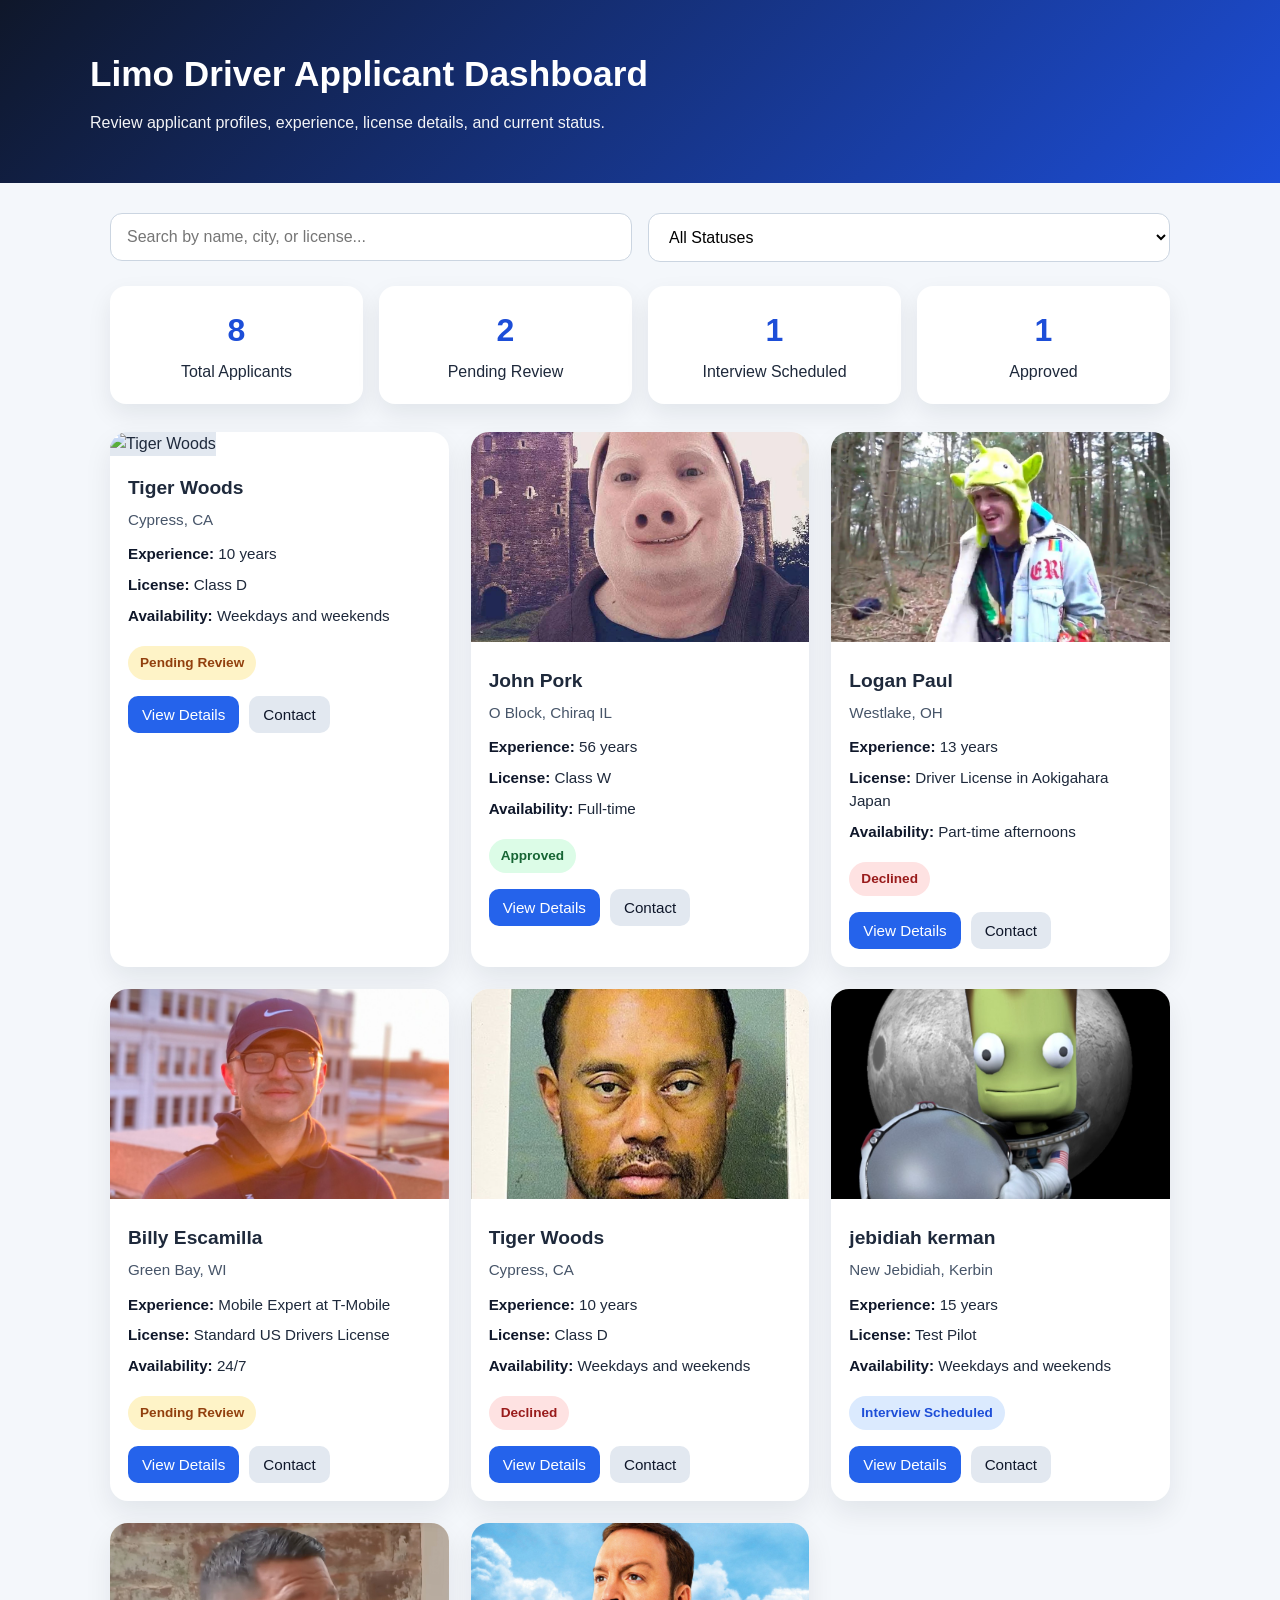
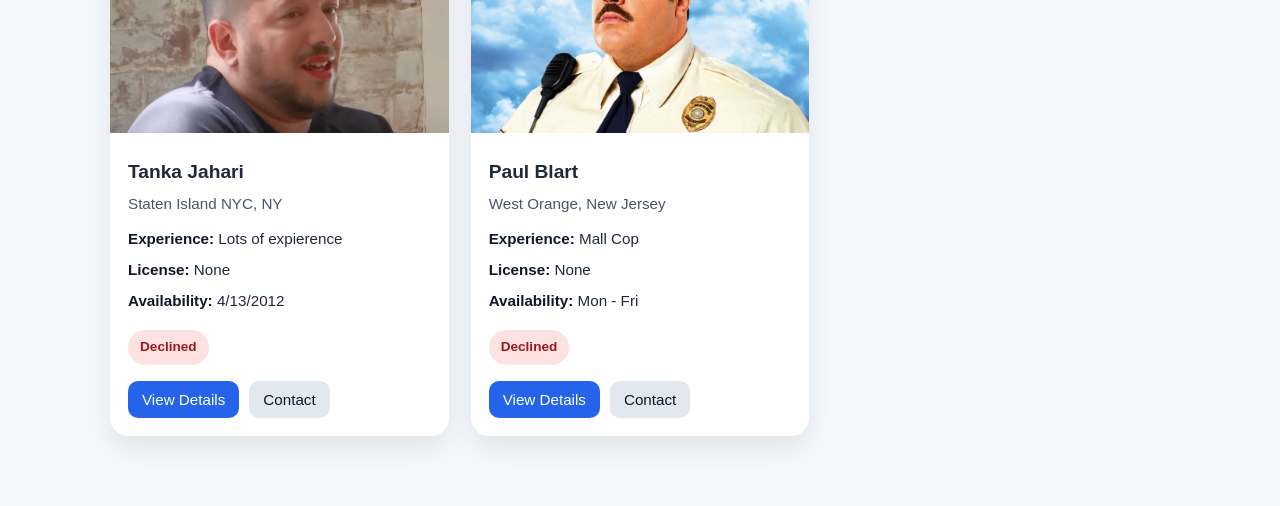
==== index.html @ ca082c38 "Move project files out of FINAL folder" ====
<!DOCTYPE html>
<html lang="en">
<head>
  <meta charset="UTF-8" />
  <meta name="viewport" content="width=device-width, initial-scale=1.0" />
  <title>Limo Driver Applicants</title>
  <link rel="stylesheet" href="styles.css" />
</head>
<body>
  <header class="hero">
    <div class="hero-content">
      <h1>Limo Driver Applicant Dashboard</h1>
      <p>Review applicant profiles, experience, license details, and current status.</p>
    </div>
  </header>

  <main class="container">
    <section class="controls">
      <div class="search-box">
        <input
          type="text"
          id="searchInput"
          placeholder="Search by name, city, or license..."
        />
      </div>

      <div class="filter-box">
        <select id="statusFilter">
          <option value="all">All Statuses</option>
          <option value="Pending Review">Pending Review</option>
          <option value="Interview Scheduled">Interview Scheduled</option>
          <option value="Approved">Approved</option>
          <option value="Declined">Declined</option>
        </select>
      </div>
    </section>

    <section class="stats">
      <div class="stat-card">
        <h3 id="totalApplicants">0</h3>
        <p>Total Applicants</p>
      </div>
      <div class="stat-card">
        <h3 id="pendingApplicants">0</h3>
        <p>Pending Review</p>
      </div>
      <div class="stat-card">
        <h3 id="interviewApplicants">0</h3>
        <p>Interview Scheduled</p>
      </div>
      <div class="stat-card">
        <h3 id="approvedApplicants">0</h3>
        <p>Approved</p>
      </div>
    </section>

    <section id="applicantGrid" class="applicant-grid"></section>
  </main>

  <div id="applicantModal" class="modal hidden">
    <div class="modal-content">
      <button id="closeModal" class="close-btn">&times;</button>
      <div id="modalBody"></div>
    </div>
  </div>

  <script src="script.js"></script>
</body>
</html>
---- styles.css ----
* {
  box-sizing: border-box;
  margin: 0;
  padding: 0;
}

body {
  font-family: Arial, Helvetica, sans-serif;
  background: #f4f7fb;
  color: #1e293b;
  line-height: 1.5;
}

.hero {
  background: linear-gradient(135deg, #0f172a, #1d4ed8);
  color: white;
  padding: 48px 20px;
}

.hero-content {
  max-width: 1100px;
  margin: 0 auto;
}

.hero h1 {
  font-size: 2.2rem;
  margin-bottom: 10px;
}

.hero p {
  font-size: 1rem;
  opacity: 0.95;
}

.container {
  max-width: 1100px;
  margin: 30px auto;
  padding: 0 20px 40px;
}

.controls {
  display: flex;
  gap: 16px;
  flex-wrap: wrap;
  margin-bottom: 24px;
}

.search-box,
.filter-box {
  flex: 1;
  min-width: 240px;
}

.search-box input,
.filter-box select {
  width: 100%;
  padding: 14px 16px;
  border: 1px solid #cbd5e1;
  border-radius: 12px;
  font-size: 1rem;
  background: white;
  outline: none;
}

.search-box input:focus,
.filter-box select:focus {
  border-color: #2563eb;
  box-shadow: 0 0 0 3px rgba(37, 99, 235, 0.15);
}

.stats {
  display: grid;
  grid-template-columns: repeat(auto-fit, minmax(180px, 1fr));
  gap: 16px;
  margin-bottom: 28px;
}

.stat-card {
  background: white;
  border-radius: 16px;
  padding: 20px;
  box-shadow: 0 10px 24px rgba(15, 23, 42, 0.08);
  text-align: center;
}

.stat-card h3 {
  font-size: 2rem;
  color: #1d4ed8;
  margin-bottom: 6px;
}

.applicant-grid {
  display: grid;
  grid-template-columns: repeat(auto-fit, minmax(270px, 1fr));
  gap: 22px;
}

.applicant-card {
  background: white;
  border-radius: 18px;
  overflow: hidden;
  box-shadow: 0 12px 28px rgba(15, 23, 42, 0.08);
  transition: transform 0.2s ease, box-shadow 0.2s ease;
}

.applicant-card:hover {
  transform: translateY(-4px);
  box-shadow: 0 16px 32px rgba(15, 23, 42, 0.12);
}

.applicant-image {
  width: 100%;
  height: 210px;
  object-fit: cover;
  background: #e2e8f0;
}

.applicant-body {
  padding: 18px;
}

.applicant-name {
  font-size: 1.2rem;
  margin-bottom: 6px;
}

.applicant-meta {
  color: #475569;
  font-size: 0.95rem;
  margin-bottom: 12px;
}

.info-row {
  margin-bottom: 8px;
  font-size: 0.95rem;
}

.info-row strong {
  color: #0f172a;
}

.status-badge {
  display: inline-block;
  margin-top: 10px;
  padding: 7px 12px;
  border-radius: 999px;
  font-size: 0.85rem;
  font-weight: bold;
}

.status-pending {
  background: #fef3c7;
  color: #92400e;
}

.status-interview {
  background: #dbeafe;
  color: #1d4ed8;
}

.status-approved {
  background: #dcfce7;
  color: #166534;
}

.status-declined {
  background: #fee2e2;
  color: #991b1b;
}

.card-actions {
  margin-top: 16px;
  display: flex;
  gap: 10px;
}

.btn {
  border: none;
  border-radius: 10px;
  padding: 10px 14px;
  font-size: 0.95rem;
  cursor: pointer;
  transition: 0.2s ease;
}

.btn-primary {
  background: #2563eb;
  color: white;
}

.btn-primary:hover {
  background: #1d4ed8;
}

.btn-secondary {
  background: #e2e8f0;
  color: #0f172a;
}

.btn-secondary:hover {
  background: #cbd5e1;
}

.modal {
  position: fixed;
  inset: 0;
  background: rgba(15, 23, 42, 0.65);
  display: flex;
  align-items: center;
  justify-content: center;
  padding: 20px;
  z-index: 1000;
}

.hidden {
  display: none;
}

.modal-content {
  background: white;
  width: 100%;
  max-width: 760px;
  border-radius: 20px;
  padding: 28px;
  position: relative;
  box-shadow: 0 20px 45px rgba(0, 0, 0, 0.2);
}

.close-btn {
  position: absolute;
  right: 16px;
  top: 10px;
  border: none;
  background: transparent;
  font-size: 2rem;
  cursor: pointer;
  color: #334155;
}

.modal-layout {
  display: grid;
  grid-template-columns: 220px 1fr;
  gap: 24px;
  align-items: start;
}

.modal-layout img {
  width: 100%;
  border-radius: 16px;
  object-fit: cover;
}

.modal-details h2 {
  margin-bottom: 12px;
}

.modal-details p {
  margin-bottom: 10px;
  color: #334155;
}

.empty-state {
  grid-column: 1 / -1;
  text-align: center;
  background: white;
  padding: 32px;
  border-radius: 16px;
  box-shadow: 0 10px 24px rgba(15, 23, 42, 0.08);
}

@media (max-width: 700px) {
  .hero h1 {
    font-size: 1.8rem;
  }

  .modal-layout {
    grid-template-columns: 1fr;
  }

  .modal-content {
    padding: 20px;
  }
}
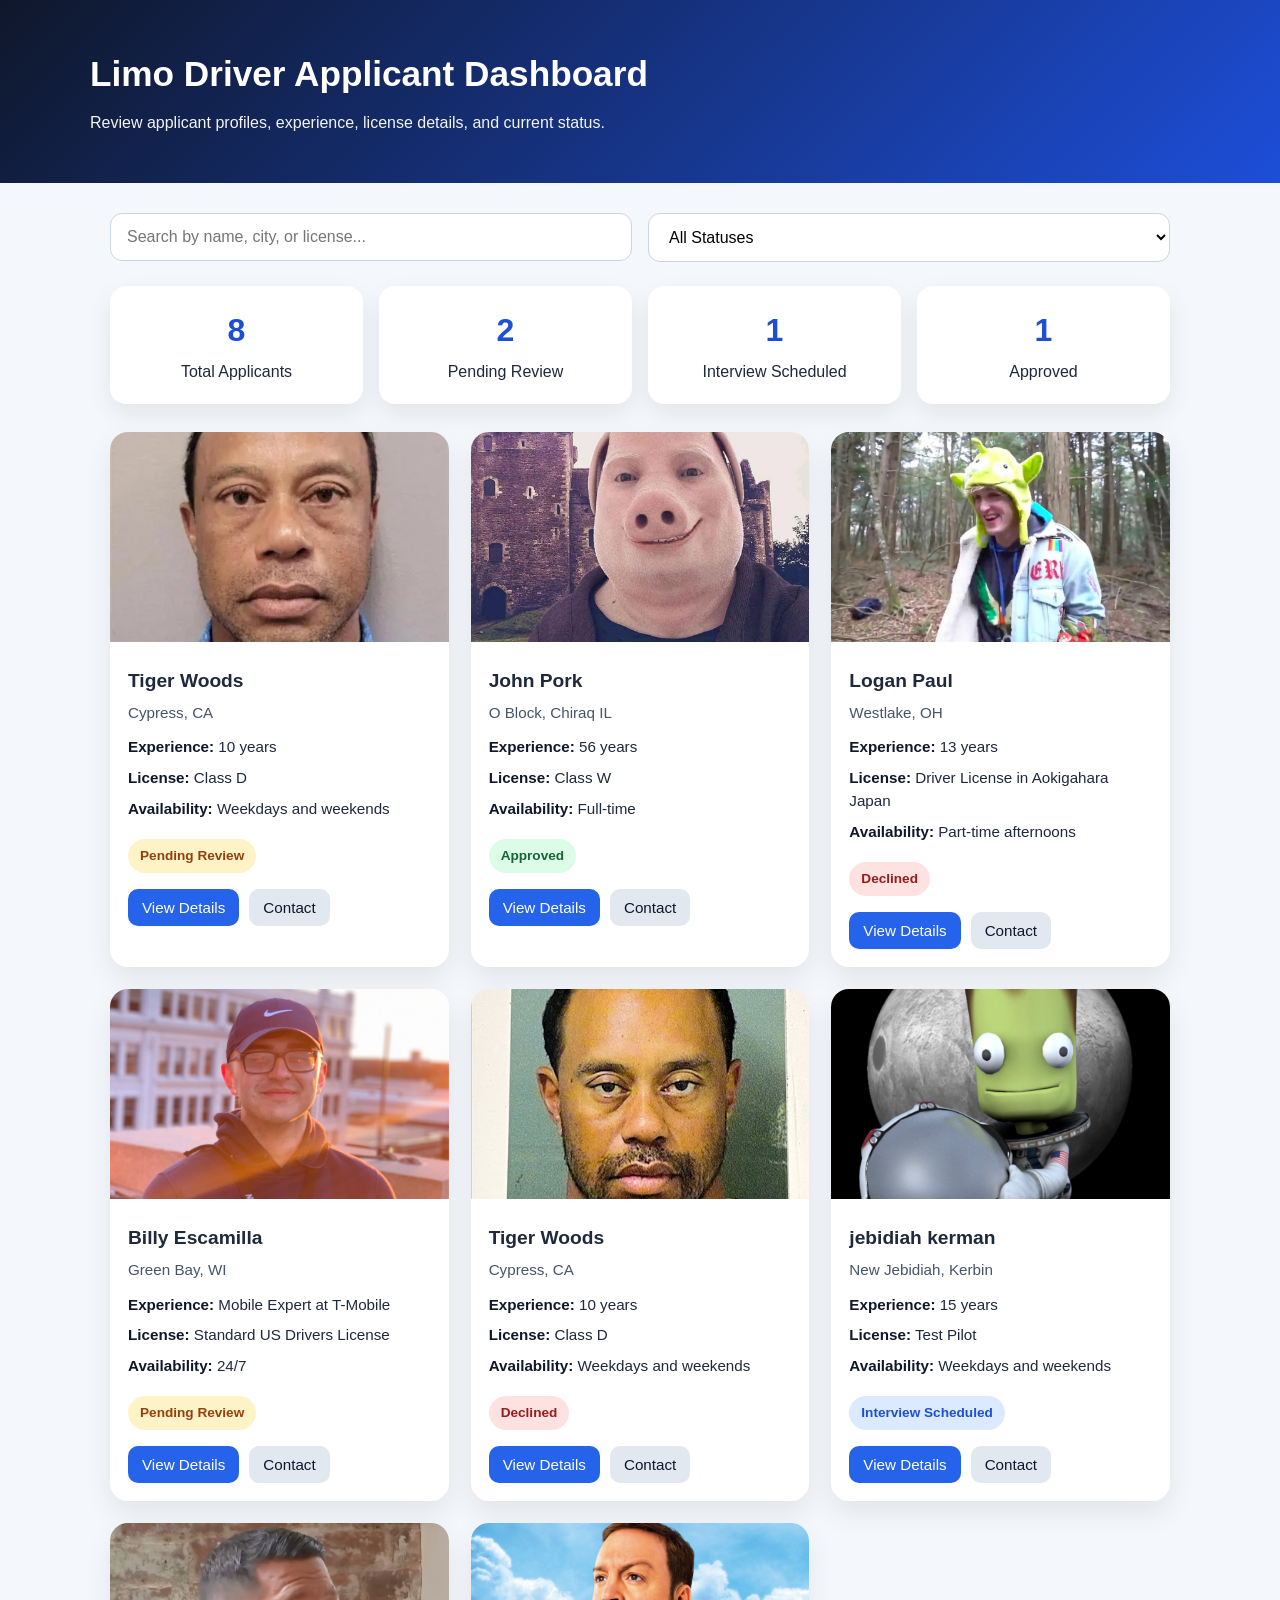
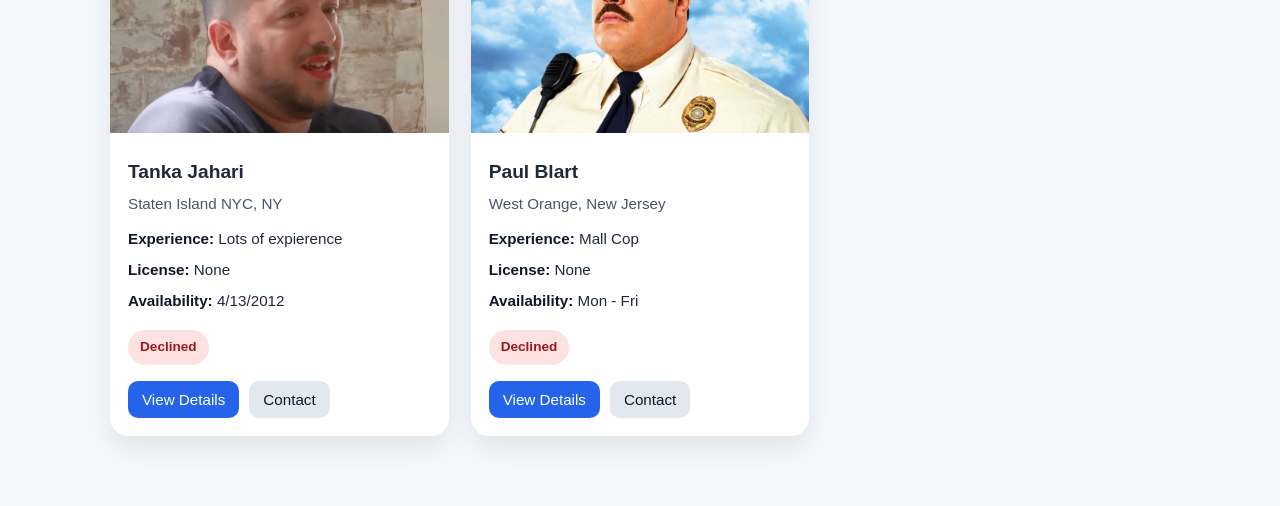
==== commit cdfe5237: "Updates" ====
--- a/index.html
+++ b/index.html
@@ -66,4 +66,4 @@
 
   <script src="script.js"></script>
 </body>
-</html>+</html>
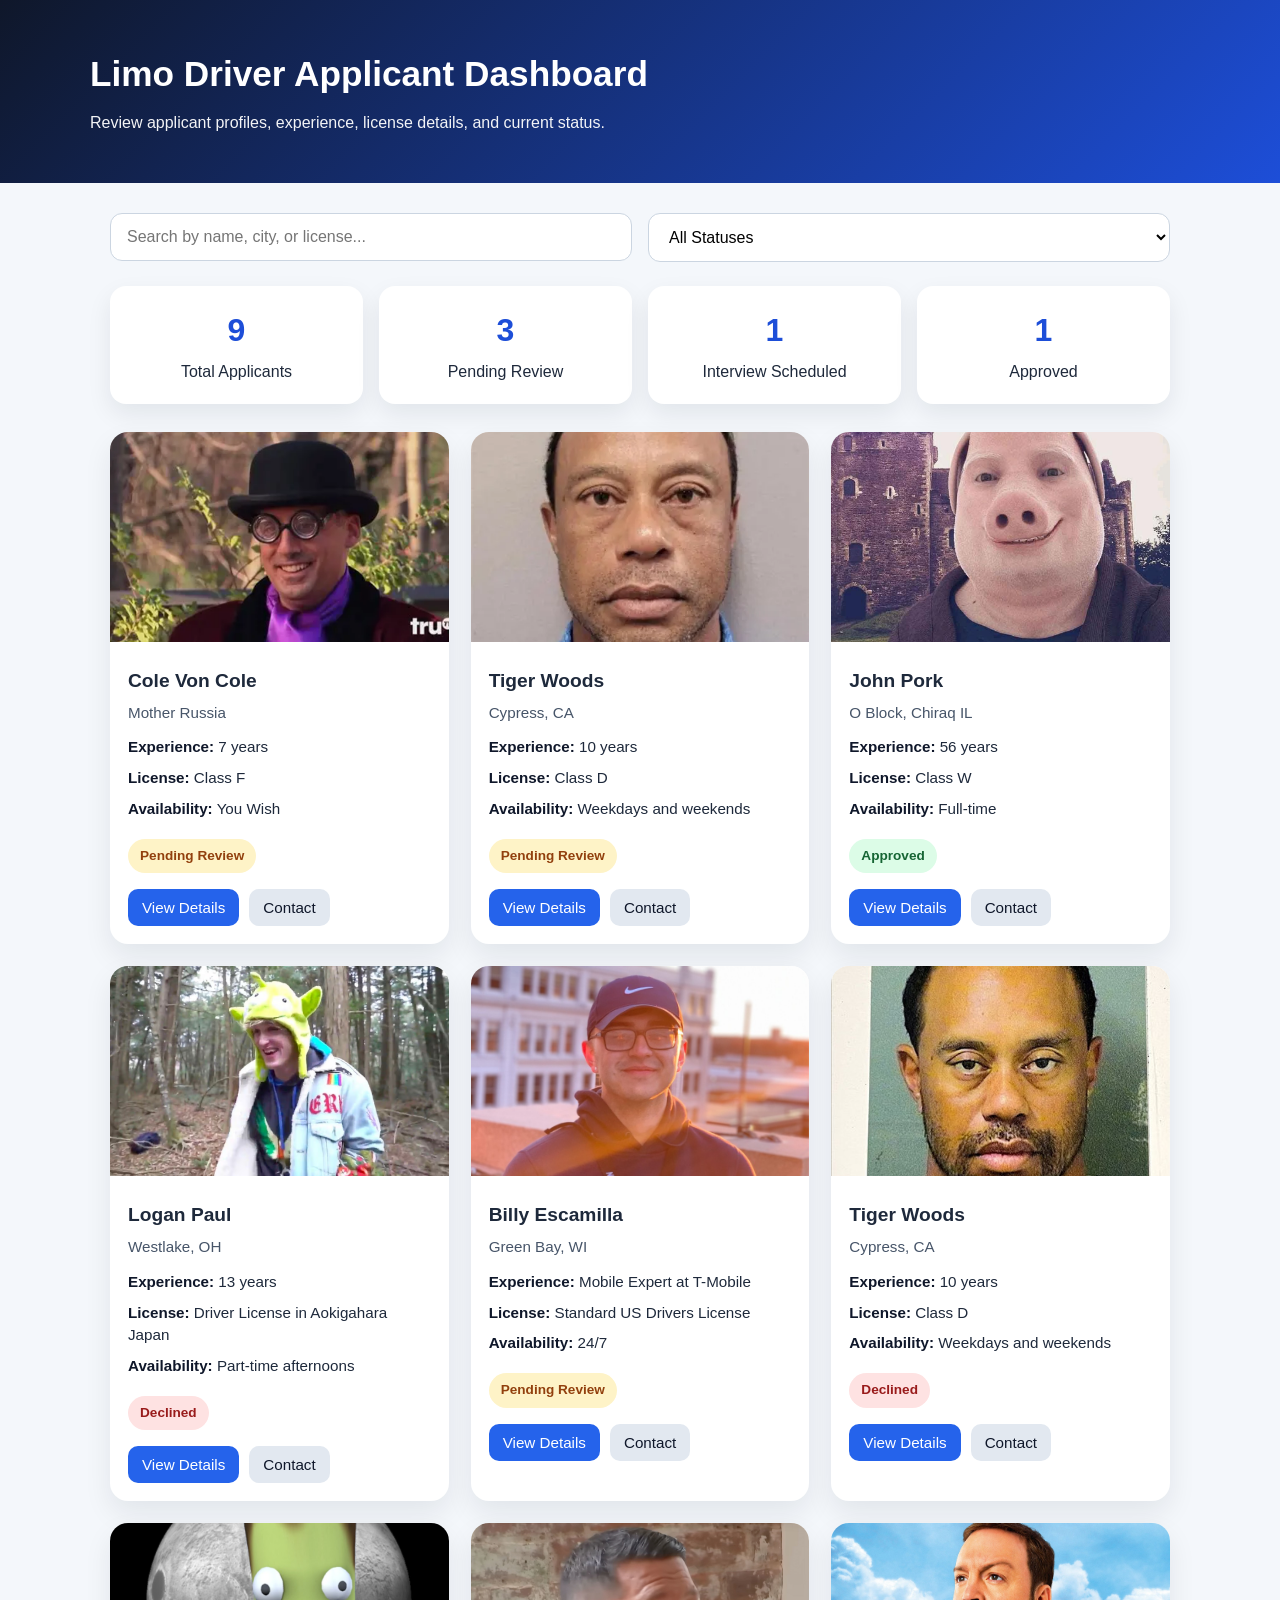
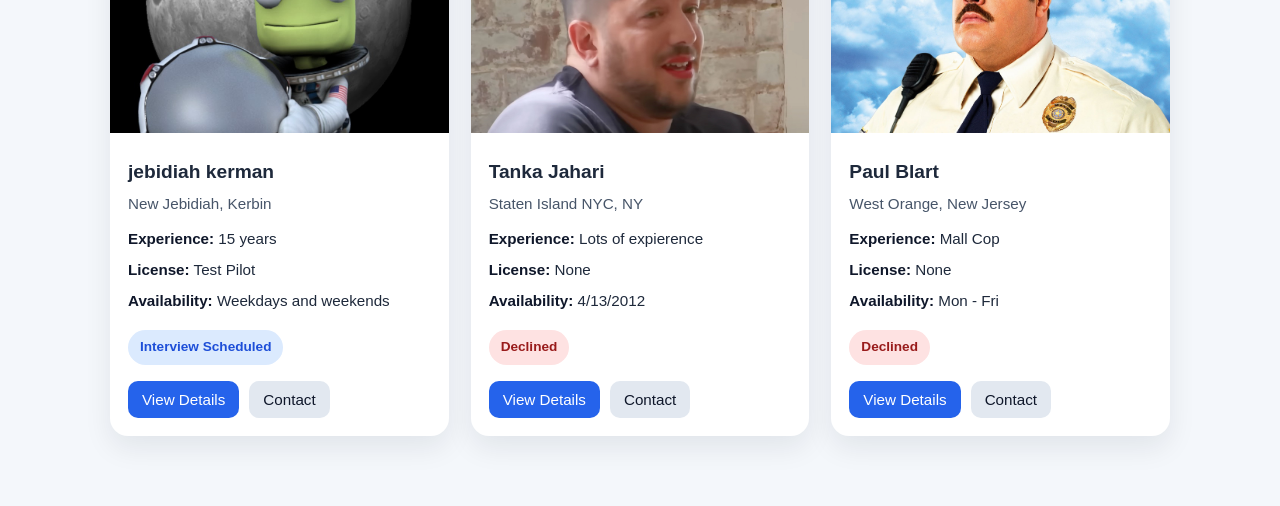
==== commit f0ef5fdd: "Update title on index.html" ====
--- a/index.html
+++ b/index.html
@@ -3,7 +3,7 @@
 <head>
   <meta charset="UTF-8" />
   <meta name="viewport" content="width=device-width, initial-scale=1.0" />
-  <title>Limo Driver Applicants</title>
+  <title>Limo Driver Applicants - UWGB</title>
   <link rel="stylesheet" href="styles.css" />
 </head>
 <body>
